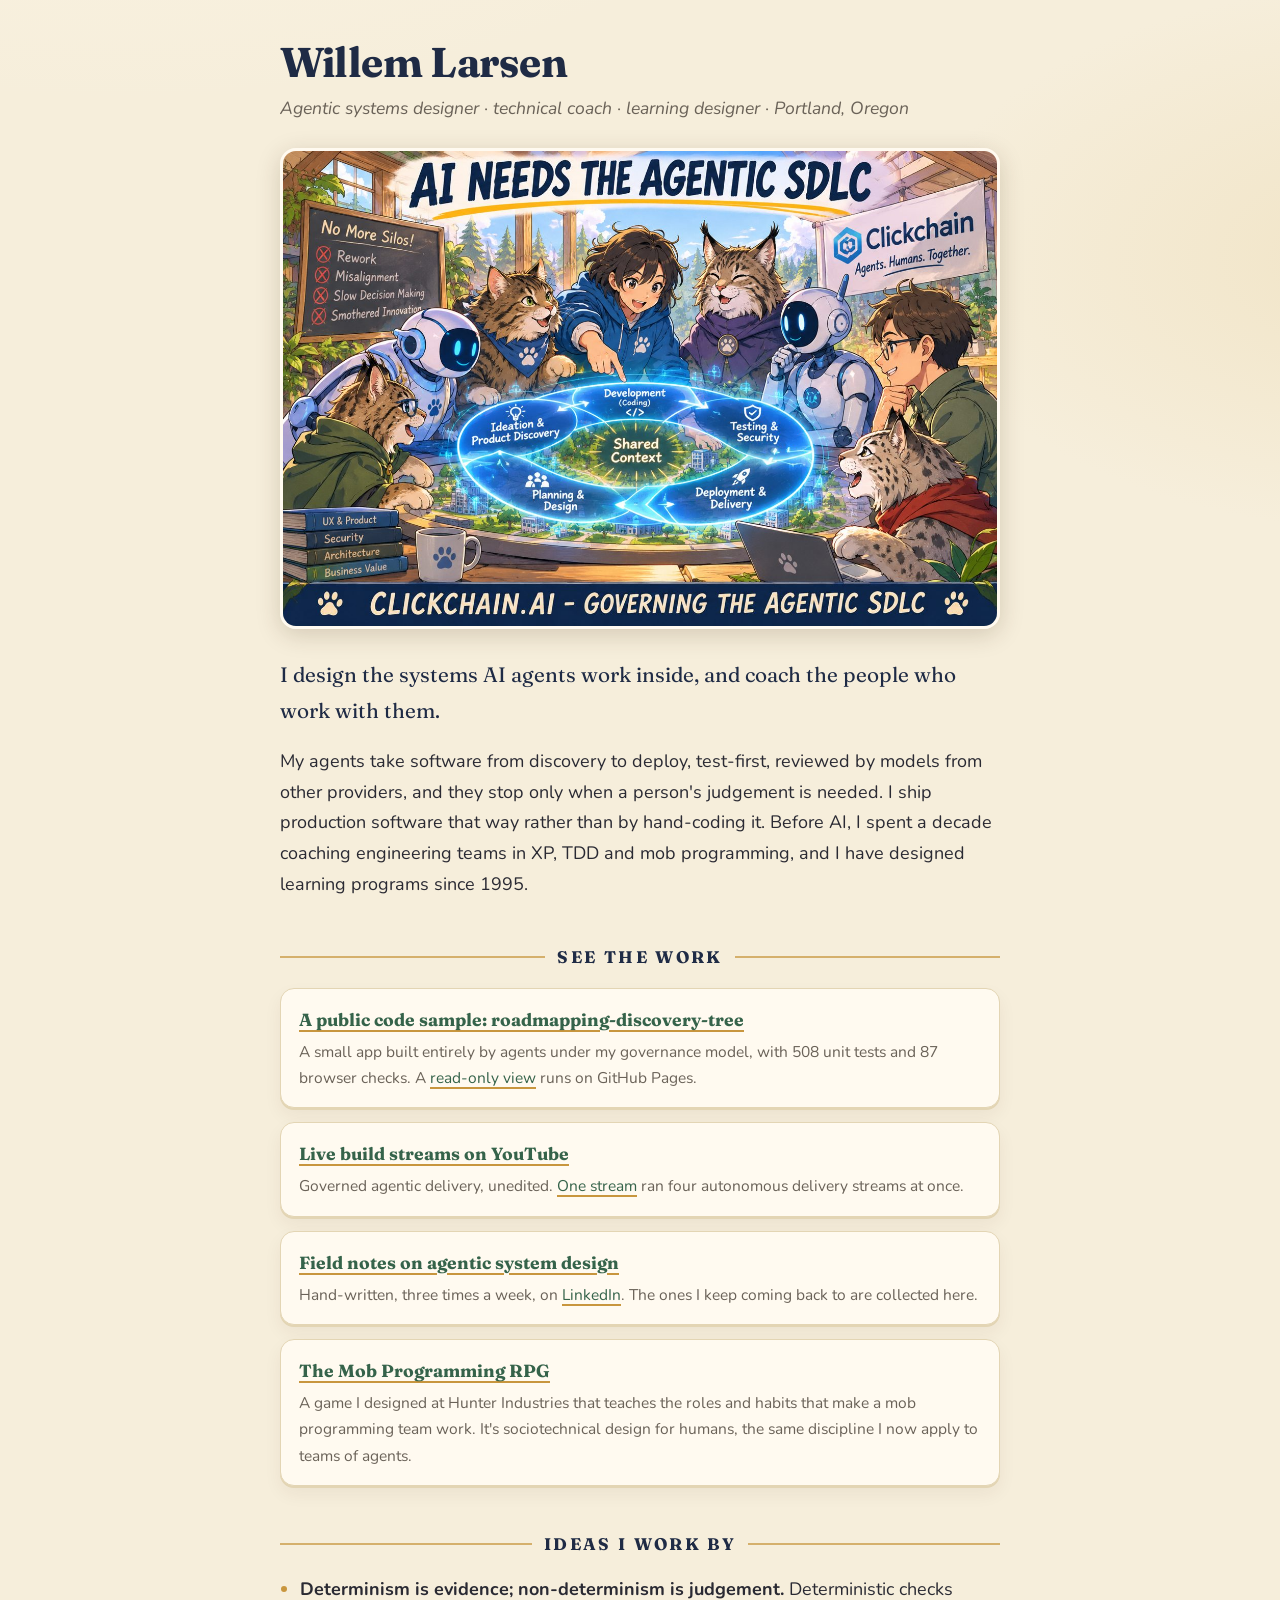
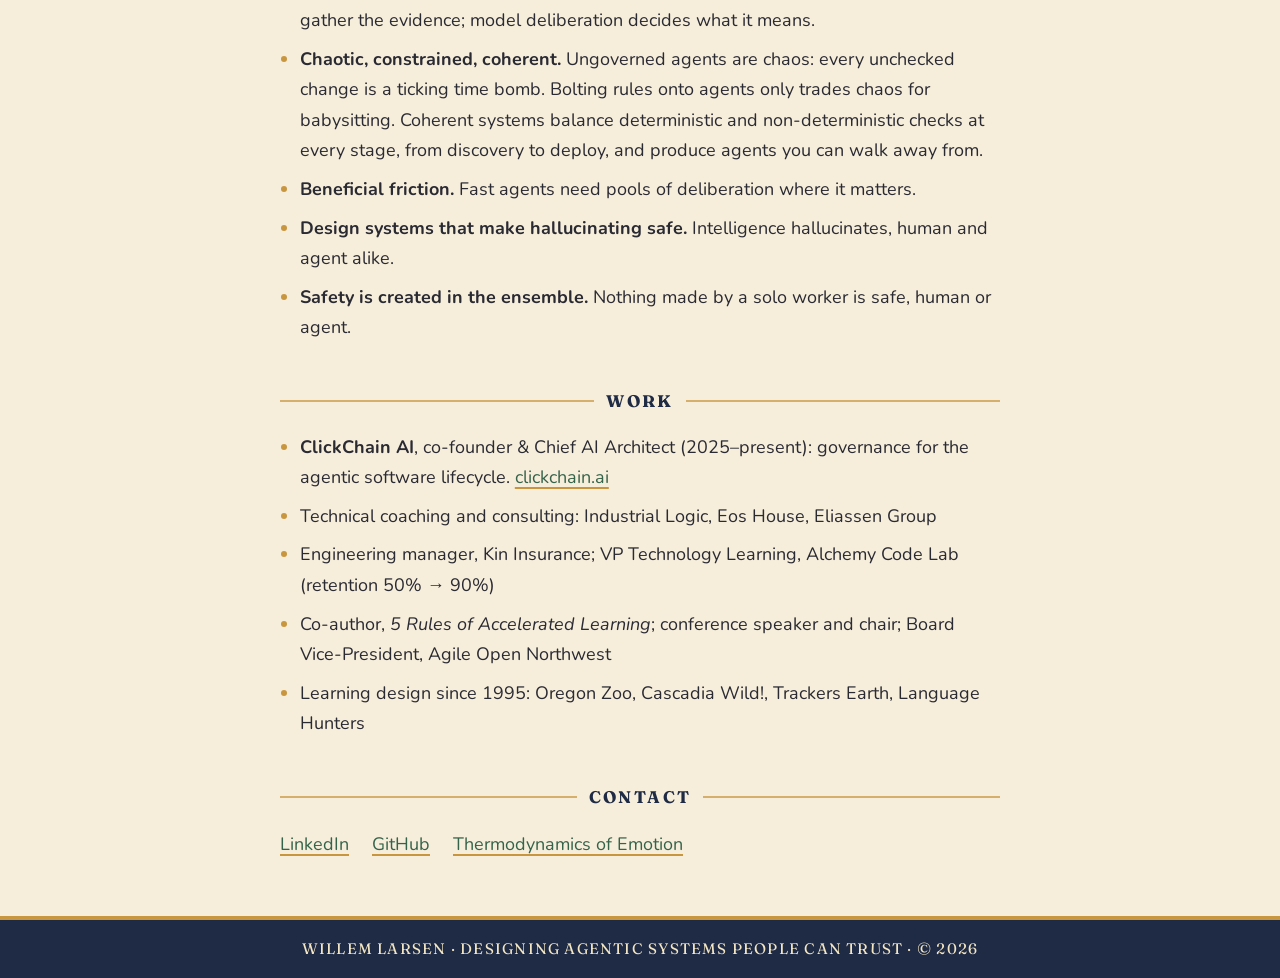
==== index.html @ e1403b1f "Sharpen the chaotic, constrained, coherent idea Co-Authored-By: Claude Opus 5.5 <noreply@anthropic.c" ====
<!doctype html>
<html lang="en">
<head>
<meta charset="utf-8">
<meta name="viewport" content="width=device-width, initial-scale=1">
<title>Willem Larsen — Agentic Systems Designer</title>
<meta name="description" content="Willem Larsen designs agentic delivery systems and coaches the teams who adopt them. Live demos, streams, field notes and talks.">
<link rel="preconnect" href="https://fonts.googleapis.com">
<link rel="preconnect" href="https://fonts.gstatic.com" crossorigin>
<link href="https://fonts.googleapis.com/css2?family=Fraunces:opsz,wght@9..144,500;9..144,700&family=Nunito:ital,wght@0,400;0,600;1,400&display=swap" rel="stylesheet">
<link rel="stylesheet" href="style.css">
</head>
<body>
<main>
  <h1>Willem Larsen</h1>
  <p class="role">Agentic systems designer · technical coach · learning designer · Portland, Oregon</p>

  <img class="hero" src="notes/img/agentic-sdlc.jpg" alt="Storybook illustration of people, robots and cats around one table sharing context through the whole delivery loop." width="1400" height="933">
  <p class="lede">I design the systems AI agents work inside, and coach the people who work with them.</p>
  <p>My agents take software from discovery to deploy, test-first, reviewed by models from other
  providers, and they stop only when a person's judgement is needed. I ship production software that
  way rather than by hand-coding it. Before AI, I spent a decade coaching engineering teams in XP, TDD
  and mob programming, and I have designed learning programs since 1995.</p>

  <h2>See the work</h2>
  <ul class="cards">
    <li><strong><a href="https://github.com/willemlarsen/roadmapping-discovery-tree">A public code sample: roadmapping-discovery-tree</a></strong>
      <span>A small app built entirely by agents under my governance model, with 508 unit tests and 87 browser checks. A <a href="https://willemlarsen.github.io/roadmapping-discovery-tree/strip/index.html">read-only view</a> runs on GitHub Pages.</span></li>
    <li><strong><a href="https://www.youtube.com/@clickchain-us">Live build streams on YouTube</a></strong>
      <span>Governed agentic delivery, unedited. <a href="https://youtube.com/live/9qAgYADnxU0">One stream</a> ran four autonomous delivery streams at once.</span></li>
    <li><strong><a href="notes/">Field notes on agentic system design</a></strong>
      <span>Hand-written, three times a week, on <a href="https://www.linkedin.com/in/willem-larsen-8a005514/recent-activity/all/">LinkedIn</a>. The ones I keep coming back to are collected here.</span></li>
    <li><strong><a href="https://github.com/willemlarsen/mobprogrammingrpg">The Mob Programming RPG</a></strong>
      <span>A game I designed at Hunter Industries that teaches the roles and habits that make a mob programming team work. It's sociotechnical design for humans, the same discipline I now apply to teams of agents.</span></li>
  </ul>

  <h2>Ideas I work by</h2>
  <ul class="plain">
    <li><strong>Determinism is evidence; non-determinism is judgement.</strong> Deterministic checks gather the evidence; model deliberation decides what it means.</li>
    <li><strong>Chaotic, constrained, coherent.</strong> Ungoverned agents are chaos: every unchecked change is a ticking time bomb. Bolting rules onto agents only trades chaos for babysitting. Coherent systems balance deterministic and non-deterministic checks at every stage, from discovery to deploy, and produce agents you can walk away from.</li>
    <li><strong>Beneficial friction.</strong> Fast agents need pools of deliberation where it matters.</li>
    <li><strong>Design systems that make hallucinating safe.</strong> Intelligence hallucinates, human and agent alike.</li>
    <li><strong>Safety is created in the ensemble.</strong> Nothing made by a solo worker is safe, human or agent.</li>
  </ul>

  <h2>Work</h2>
  <ul class="plain">
    <li><strong>ClickChain AI</strong>, co-founder &amp; Chief AI Architect (2025–present): governance for the agentic software lifecycle. <a href="https://clickchain.ai">clickchain.ai</a></li>
    <li>Technical coaching and consulting: Industrial Logic, Eos House, Eliassen Group</li>
    <li>Engineering manager, Kin Insurance; VP Technology Learning, Alchemy Code Lab (retention 50% → 90%)</li>
    <li>Co-author, <em>5 Rules of Accelerated Learning</em>; conference speaker and chair; Board Vice-President, Agile Open Northwest</li>
    <li>Learning design since 1995: Oregon Zoo, Cascadia Wild!, Trackers Earth, Language Hunters</li>
  </ul>

  <h2>Contact</h2>
  <p class="contact">
    <a href="https://www.linkedin.com/in/willem-larsen-8a005514/">LinkedIn</a>
    <a href="https://github.com/willemlarsen">GitHub</a>
    <a href="https://thermodynamicsofemotion.com">Thermodynamics of Emotion</a>
  </p>

</main>
<footer class="banner">Willem Larsen · Designing agentic systems people can trust · © 2026</footer>
</body>
</html>
---- style.css ----
/* Storybook style, matched to Willem's field-note illustrations:
   warm parchment, forest and navy ink, gold trim, soft rounded type. Light only. */
:root {
  --parchment: #f6eedb;
  --paper: #fffaf0;
  --ink: #2a2a33;
  --muted: #6a6258;
  --forest: #35634a;
  --navy: #1f2b45;
  --gold: #c8963e;
  --rust: #a4532d;
  --rule: #e3d5b4;
  color-scheme: light;
}
* { box-sizing: border-box; }
html { background: var(--parchment); }
body {
  margin: 0;
  background:
    radial-gradient(1200px 600px at 10% -10%, #fbf4e3 0%, transparent 60%),
    radial-gradient(900px 500px at 110% 10%, #f1e4c6 0%, transparent 55%),
    var(--parchment);
  color: var(--ink);
  font: 18px/1.7 "Nunito", "Avenir Next", "Segoe UI", sans-serif;
}
main { max-width: 760px; margin: 0 auto; padding: 40px 20px 0; }
a { color: var(--forest); text-decoration-color: var(--gold); text-decoration-thickness: 2px; text-underline-offset: 4px; }
a:hover { color: var(--rust); }

h1, h2, h3, .banner, nav { font-family: "Fraunces", Georgia, serif; }
h1 { font-size: 2.6rem; line-height: 1.1; margin: 0 0 8px; color: var(--navy); font-weight: 700; letter-spacing: -0.01em; }
h2 {
  font-size: 1.05rem; letter-spacing: 0.14em; text-transform: uppercase; color: var(--navy);
  margin: 44px 0 16px; display: flex; align-items: center; gap: 12px;
}
h2::before, h2::after { content: ""; height: 2px; background: var(--gold); flex: 1; opacity: 0.7; }
article h2, .note h2 { text-transform: none; letter-spacing: 0; font-size: 1.3rem; display: block; margin: 30px 0 6px; }
article h2::before, article h2::after, .note h2::before, .note h2::after { display: none; }

.role { color: var(--muted); font-size: 1.1rem; margin: 0 0 24px; font-style: italic; }
.lede { font-size: 1.3rem; font-family: "Fraunces", Georgia, serif; color: var(--navy); margin: 0 0 16px; }

.hero { display: block; width: 100%; height: auto; border-radius: 16px; border: 3px solid var(--paper);
        box-shadow: 0 6px 24px rgba(60, 40, 10, 0.18); margin: 8px 0 28px; }

ul.cards, ul.notes { list-style: none; padding: 0; margin: 0; display: grid; gap: 14px; }
ul.cards li, ul.notes li {
  background: var(--paper); border: 1px solid var(--rule); border-radius: 14px; padding: 16px 18px;
  box-shadow: 0 2px 0 var(--rule), 0 8px 18px rgba(60, 40, 10, 0.06);
}
ul.cards strong, ul.notes strong { display: block; margin-bottom: 4px; font-family: "Fraunces", Georgia, serif; font-size: 1.1rem; }
ul.cards span, ul.notes span { color: var(--muted); font-size: 0.97rem; display: block; }
ul.notes li { display: grid; grid-template-columns: 96px 1fr; gap: 14px; align-items: center; }
ul.notes img { width: 96px; height: 96px; object-fit: cover; border-radius: 10px; border: 2px solid var(--paper);
               box-shadow: 0 2px 8px rgba(60, 40, 10, 0.15); margin: 0; }
ul.plain { padding-left: 1.1em; margin: 0; }
ul.plain li { margin-bottom: 8px; }
ul.plain li::marker { color: var(--gold); }

nav { font-size: 1rem; margin-bottom: 26px; }
.date { color: var(--muted); margin: 0 0 22px; font-style: italic; }
.note img.art { width: 100%; height: auto; border-radius: 16px; border: 3px solid var(--paper);
                box-shadow: 0 6px 24px rgba(60, 40, 10, 0.18); margin: 0 0 26px; }
.note p { margin: 0 0 16px; }
.note ol li::marker { color: var(--gold); font-weight: 700; }
.about { color: var(--muted); font-size: 0.95rem; border-top: 2px dotted var(--gold); margin-top: 40px; padding-top: 18px; }
.contact a { margin-right: 18px; white-space: nowrap; }

footer.banner {
  margin-top: 56px; background: var(--navy); color: #f3e6c4; text-align: center;
  padding: 16px 20px; font-size: 0.95rem; letter-spacing: 0.08em; text-transform: uppercase;
  border-top: 4px solid var(--gold);
}
footer.banner a { color: #f3e6c4; }

@media (max-width: 520px) {
  h1 { font-size: 2.1rem; }
  ul.notes li { grid-template-columns: 64px 1fr; }
  ul.notes img { width: 64px; height: 64px; }
}
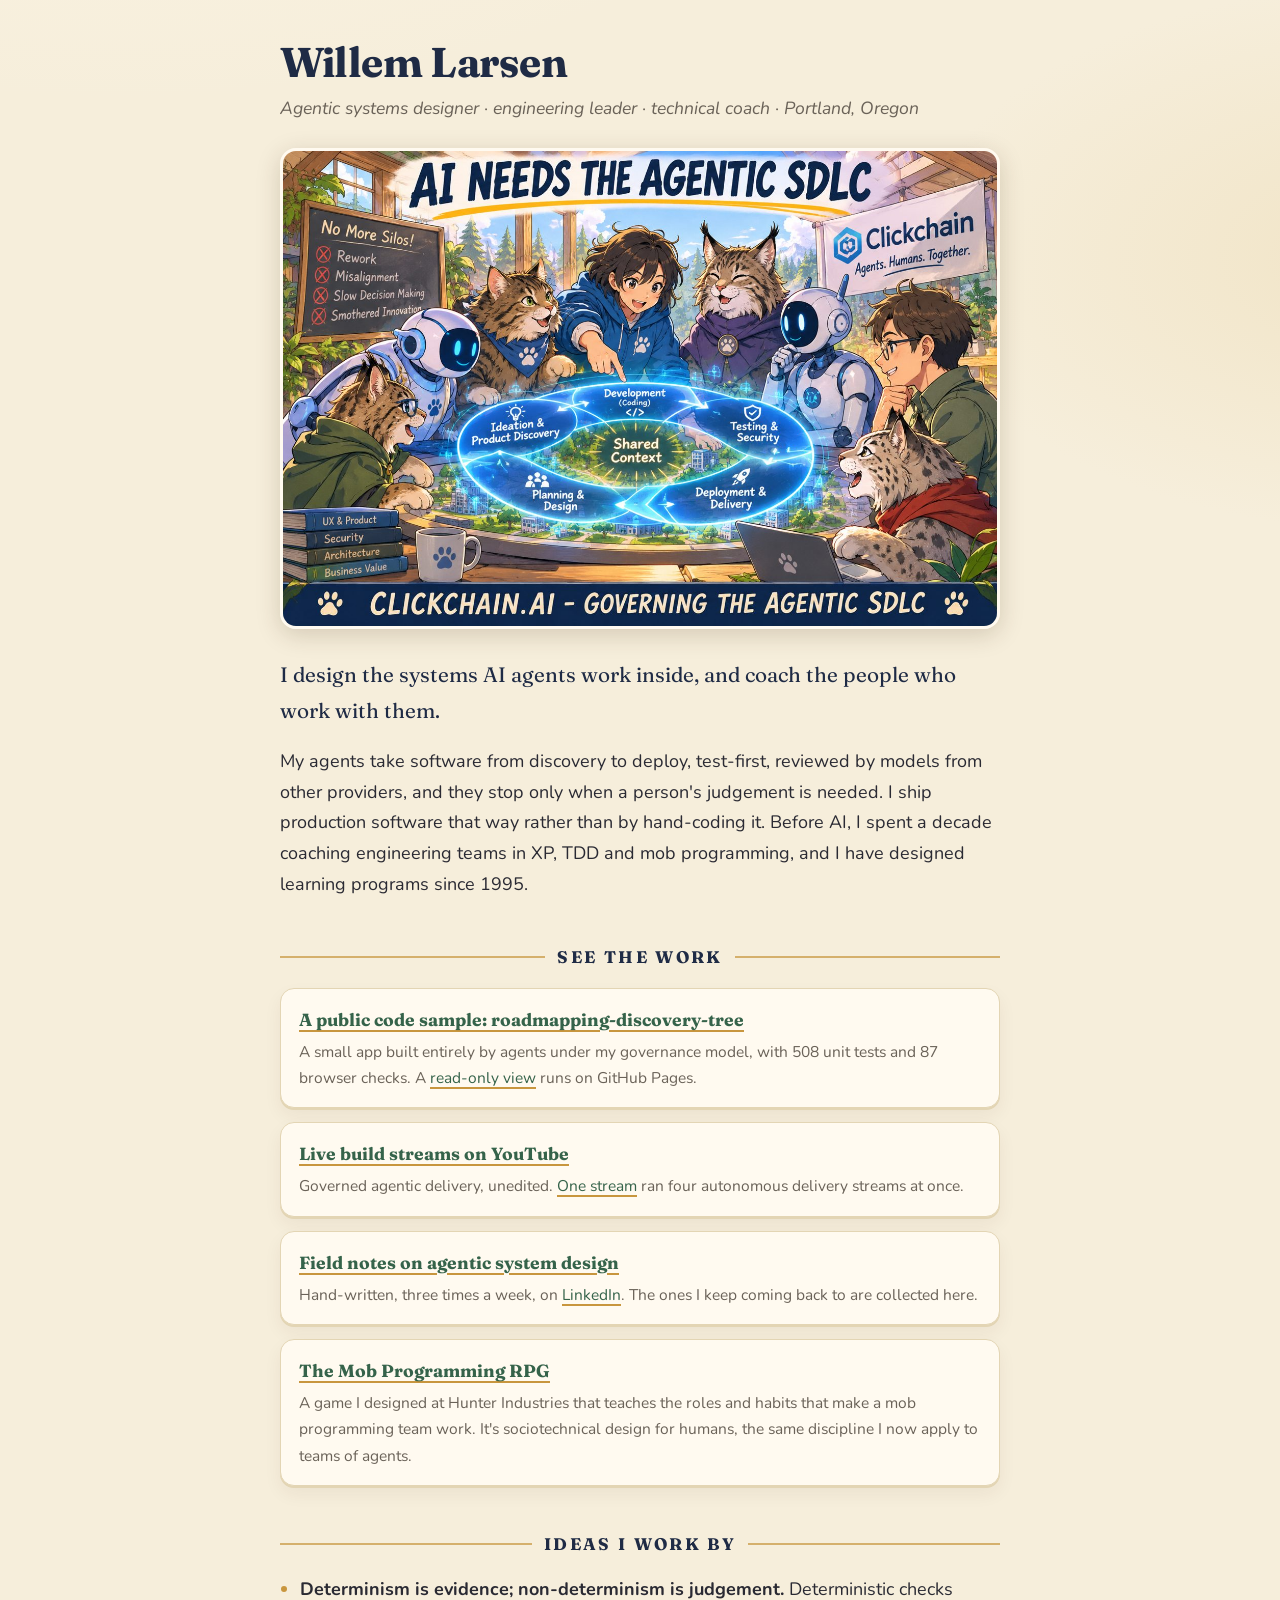
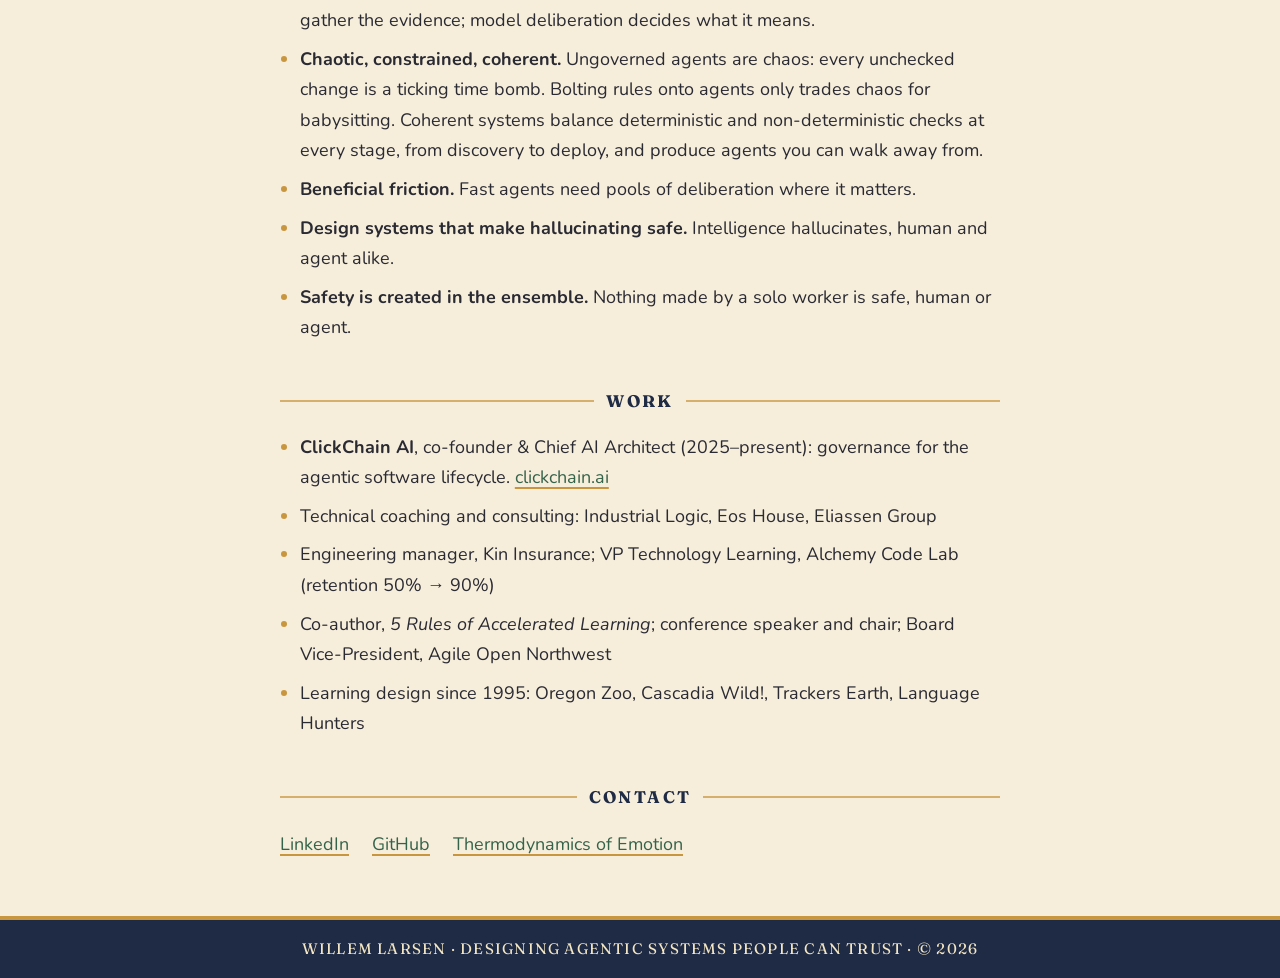
==== commit 5d51cf48: "Headline: engineering leader in place of learning designer Co-Authored-By: Claude Opus 5.5 <noreply@" ====
--- a/index.html
+++ b/index.html
@@ -13,7 +13,7 @@
 <body>
 <main>
   <h1>Willem Larsen</h1>
-  <p class="role">Agentic systems designer · technical coach · learning designer · Portland, Oregon</p>
+  <p class="role">Agentic systems designer · engineering leader · technical coach · Portland, Oregon</p>
 
   <img class="hero" src="notes/img/agentic-sdlc.jpg" alt="Storybook illustration of people, robots and cats around one table sharing context through the whole delivery loop." width="1400" height="933">
   <p class="lede">I design the systems AI agents work inside, and coach the people who work with them.</p>
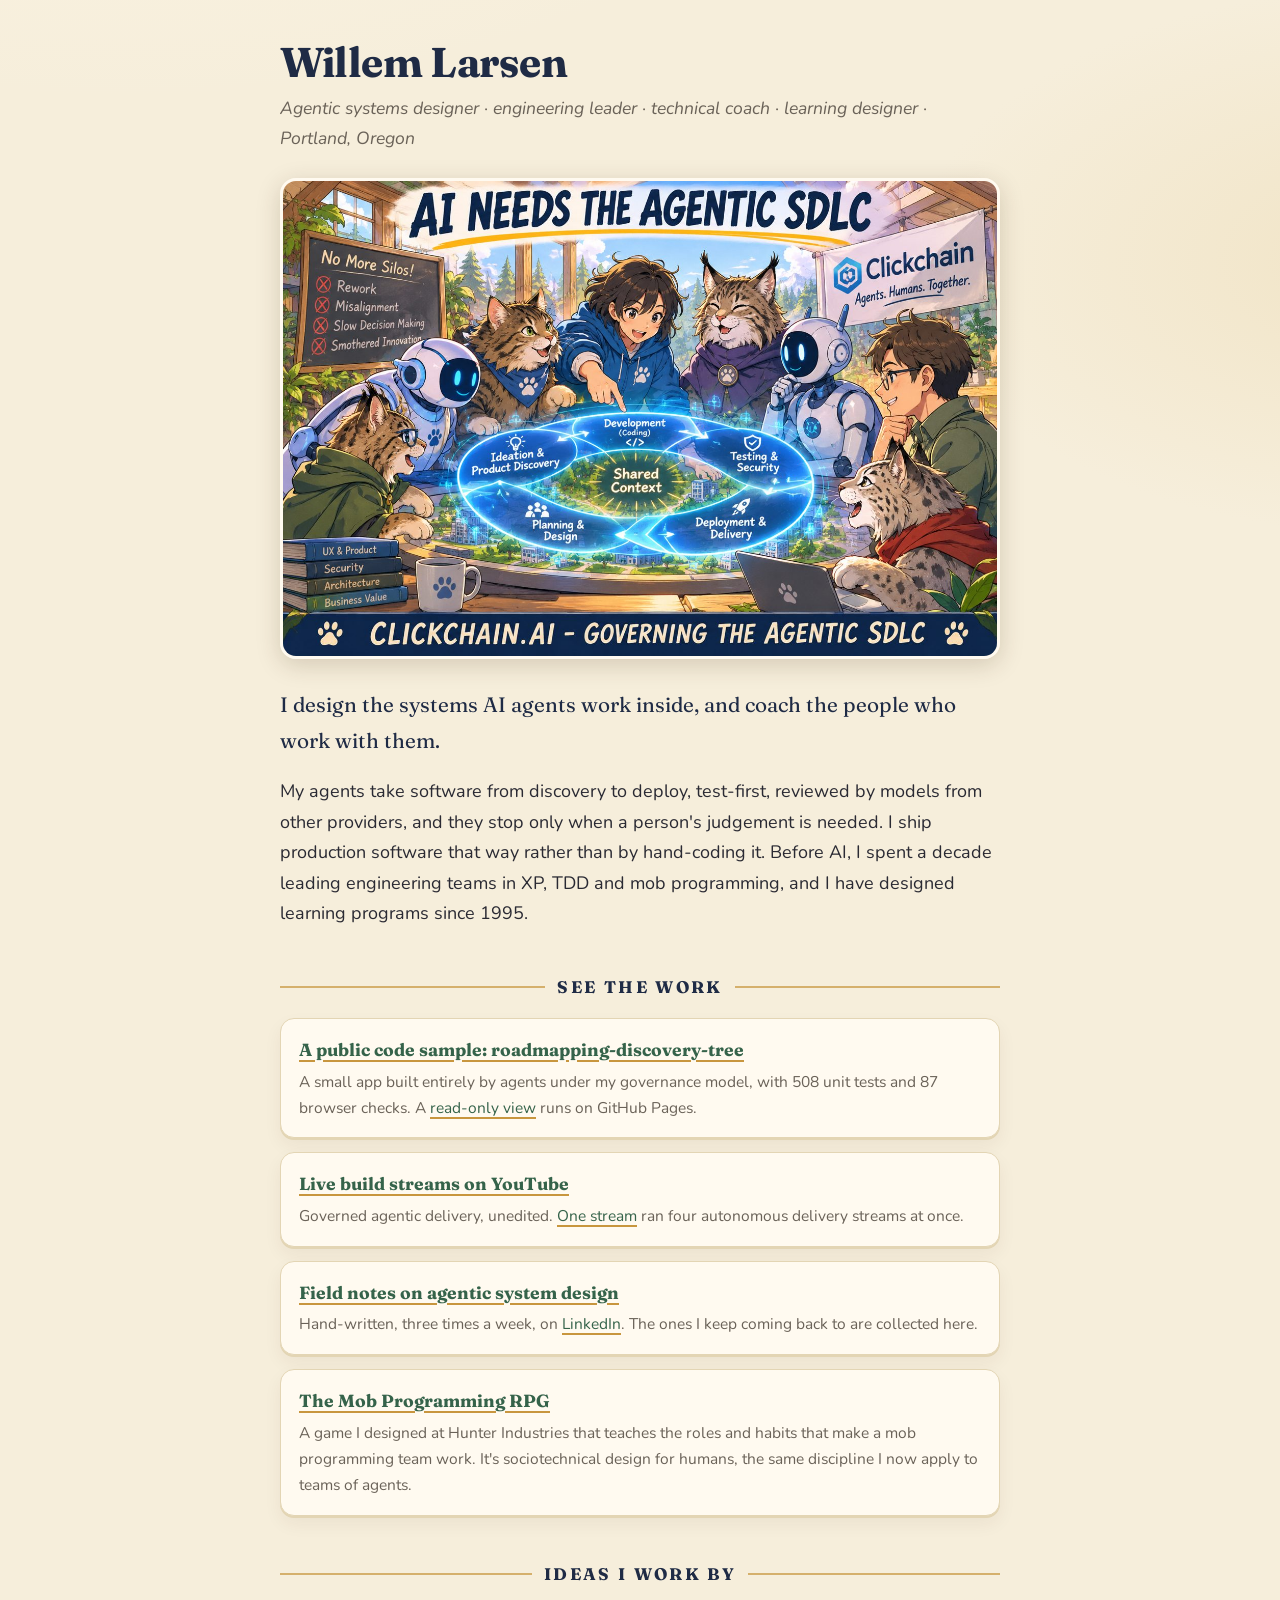
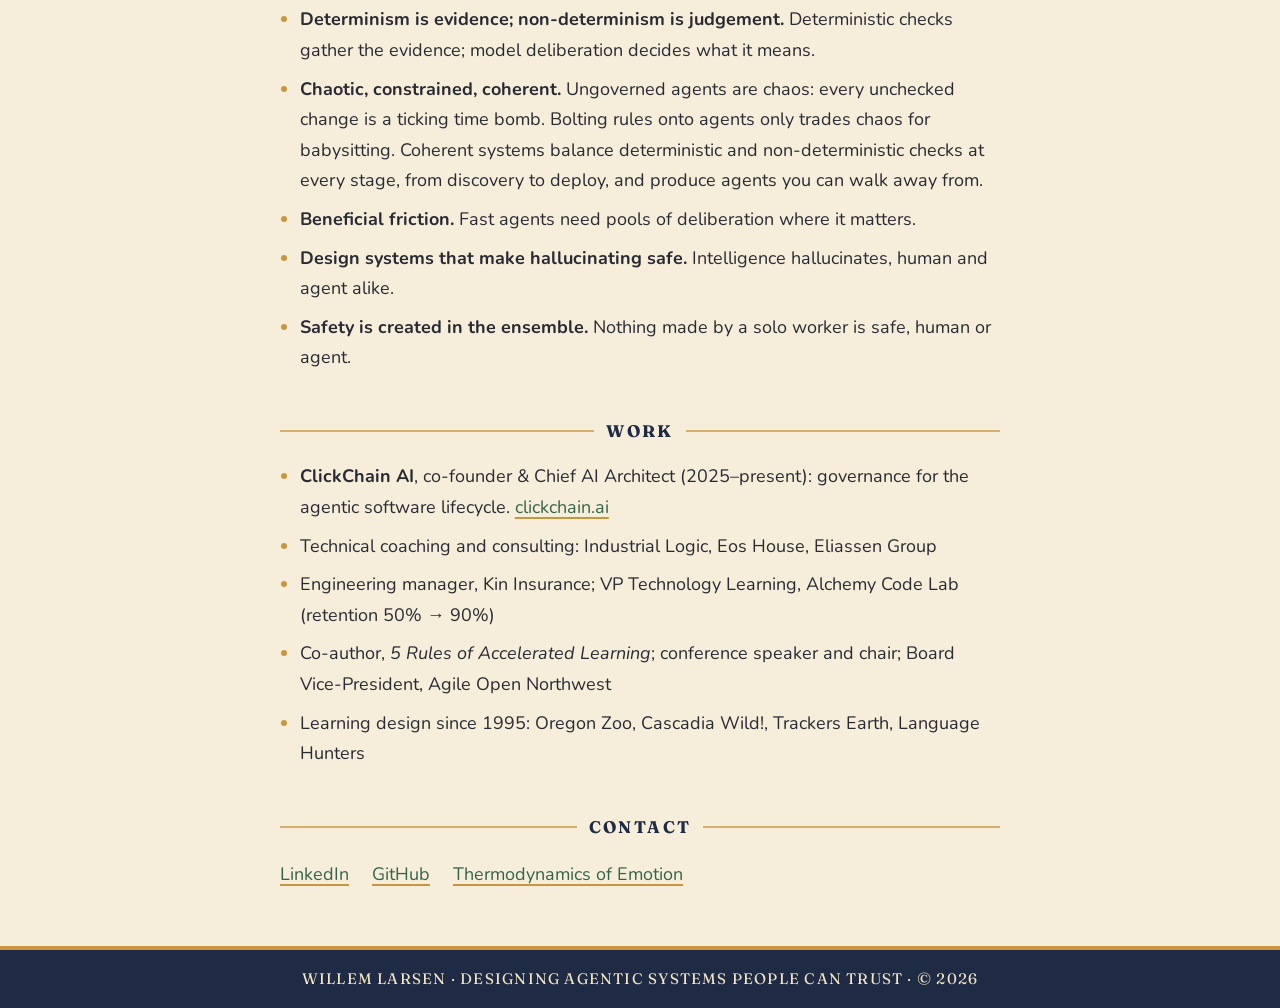
==== commit 8f4c9523: "Headline keeps learning designer; intro says leading teams Co-Authored-By: Claude Opus 5.5 <noreply@" ====
--- a/index.html
+++ b/index.html
@@ -13,13 +13,13 @@
 <body>
 <main>
   <h1>Willem Larsen</h1>
-  <p class="role">Agentic systems designer · engineering leader · technical coach · Portland, Oregon</p>
+  <p class="role">Agentic systems designer · engineering leader · technical coach · learning designer · Portland, Oregon</p>
 
   <img class="hero" src="notes/img/agentic-sdlc.jpg" alt="Storybook illustration of people, robots and cats around one table sharing context through the whole delivery loop." width="1400" height="933">
   <p class="lede">I design the systems AI agents work inside, and coach the people who work with them.</p>
   <p>My agents take software from discovery to deploy, test-first, reviewed by models from other
   providers, and they stop only when a person's judgement is needed. I ship production software that
-  way rather than by hand-coding it. Before AI, I spent a decade coaching engineering teams in XP, TDD
+  way rather than by hand-coding it. Before AI, I spent a decade leading engineering teams in XP, TDD
   and mob programming, and I have designed learning programs since 1995.</p>
 
   <h2>See the work</h2>
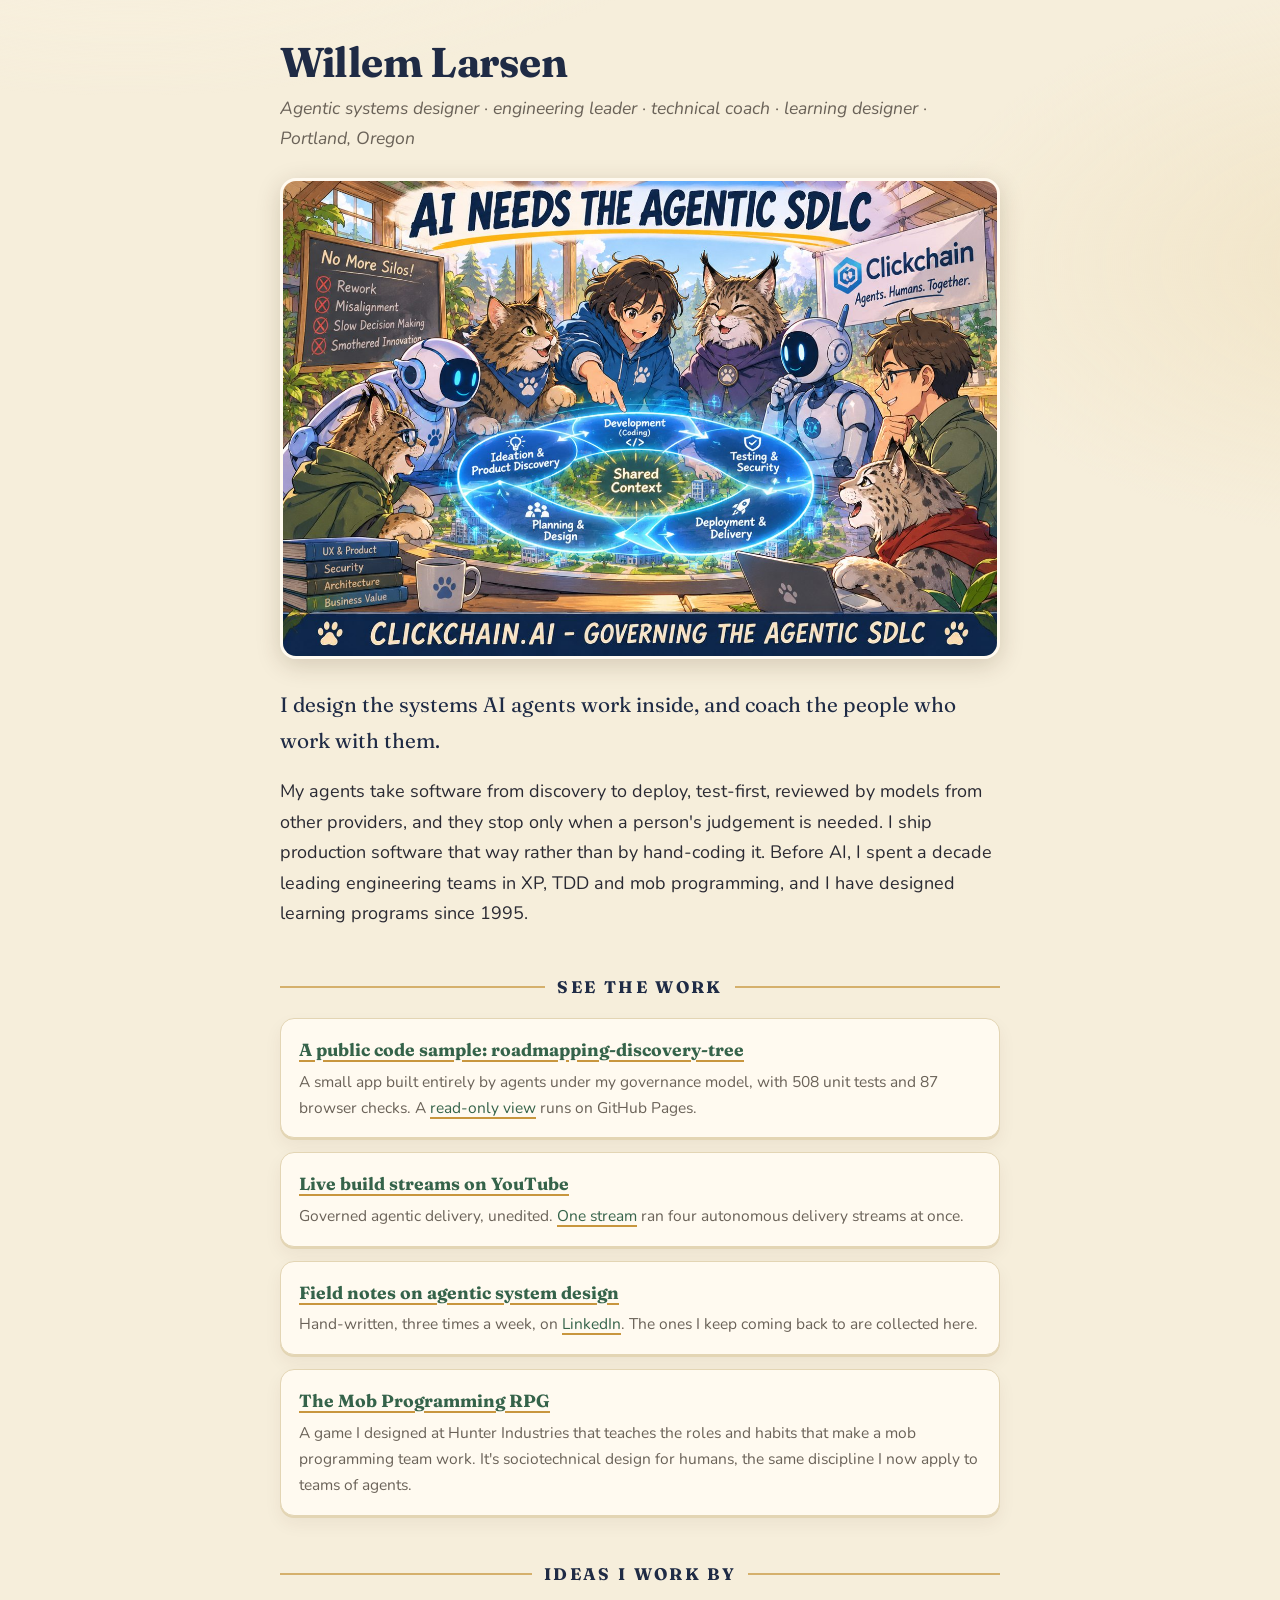
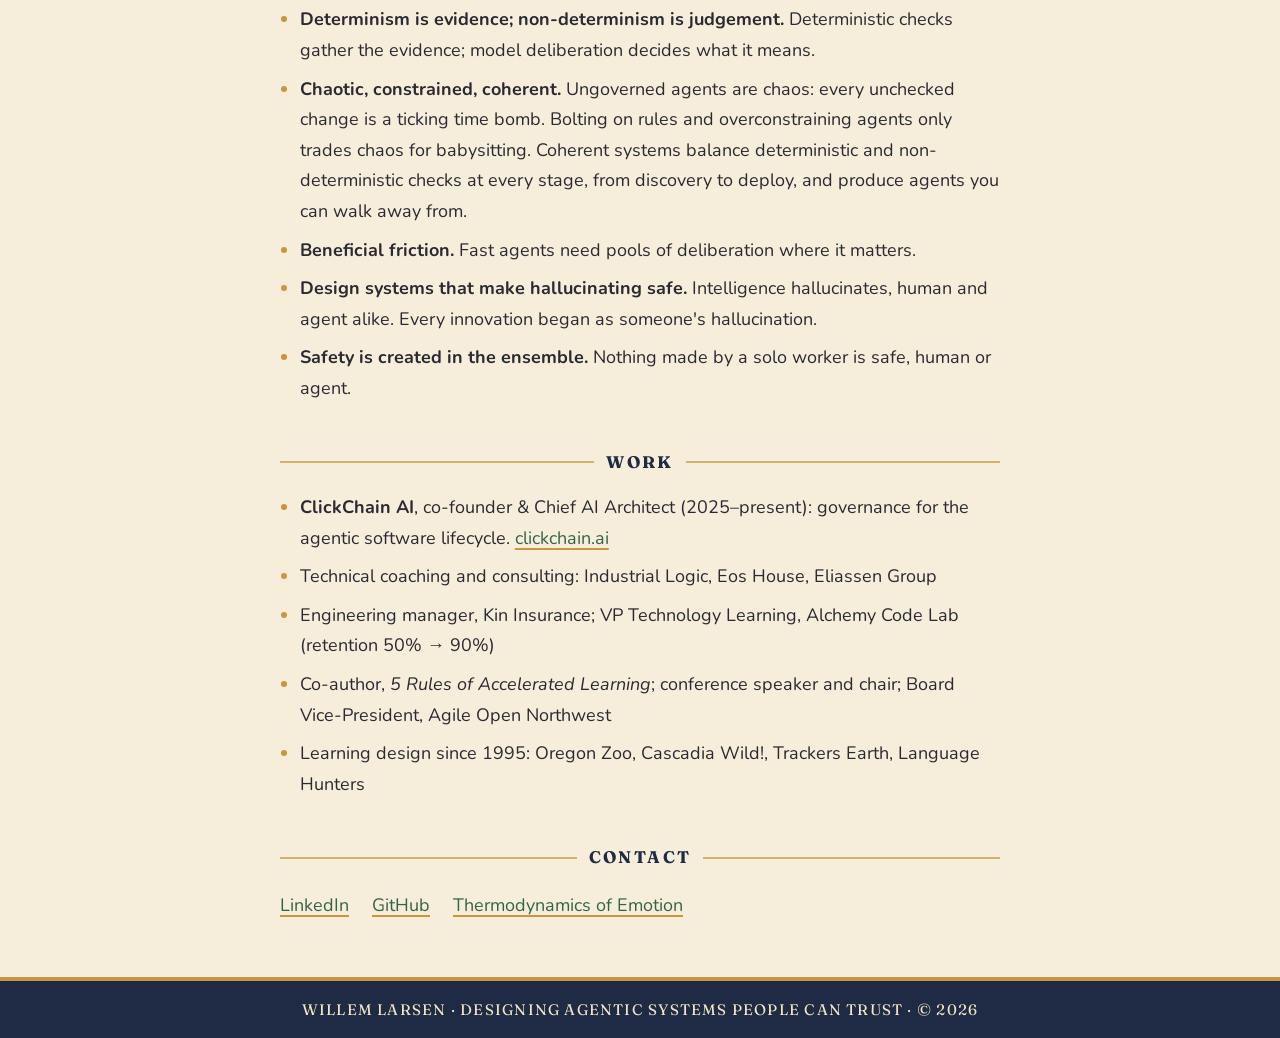
==== commit c43744da: "Ideas: name overconstraining; hallucination as the seed of innovation Co-Authored-By: Claude Opus 5." ====
--- a/index.html
+++ b/index.html
@@ -37,9 +37,9 @@
   <h2>Ideas I work by</h2>
   <ul class="plain">
     <li><strong>Determinism is evidence; non-determinism is judgement.</strong> Deterministic checks gather the evidence; model deliberation decides what it means.</li>
-    <li><strong>Chaotic, constrained, coherent.</strong> Ungoverned agents are chaos: every unchecked change is a ticking time bomb. Bolting rules onto agents only trades chaos for babysitting. Coherent systems balance deterministic and non-deterministic checks at every stage, from discovery to deploy, and produce agents you can walk away from.</li>
+    <li><strong>Chaotic, constrained, coherent.</strong> Ungoverned agents are chaos: every unchecked change is a ticking time bomb. Bolting on rules and overconstraining agents only trades chaos for babysitting. Coherent systems balance deterministic and non-deterministic checks at every stage, from discovery to deploy, and produce agents you can walk away from.</li>
     <li><strong>Beneficial friction.</strong> Fast agents need pools of deliberation where it matters.</li>
-    <li><strong>Design systems that make hallucinating safe.</strong> Intelligence hallucinates, human and agent alike.</li>
+    <li><strong>Design systems that make hallucinating safe.</strong> Intelligence hallucinates, human and agent alike. Every innovation began as someone's hallucination.</li>
     <li><strong>Safety is created in the ensemble.</strong> Nothing made by a solo worker is safe, human or agent.</li>
   </ul>
 
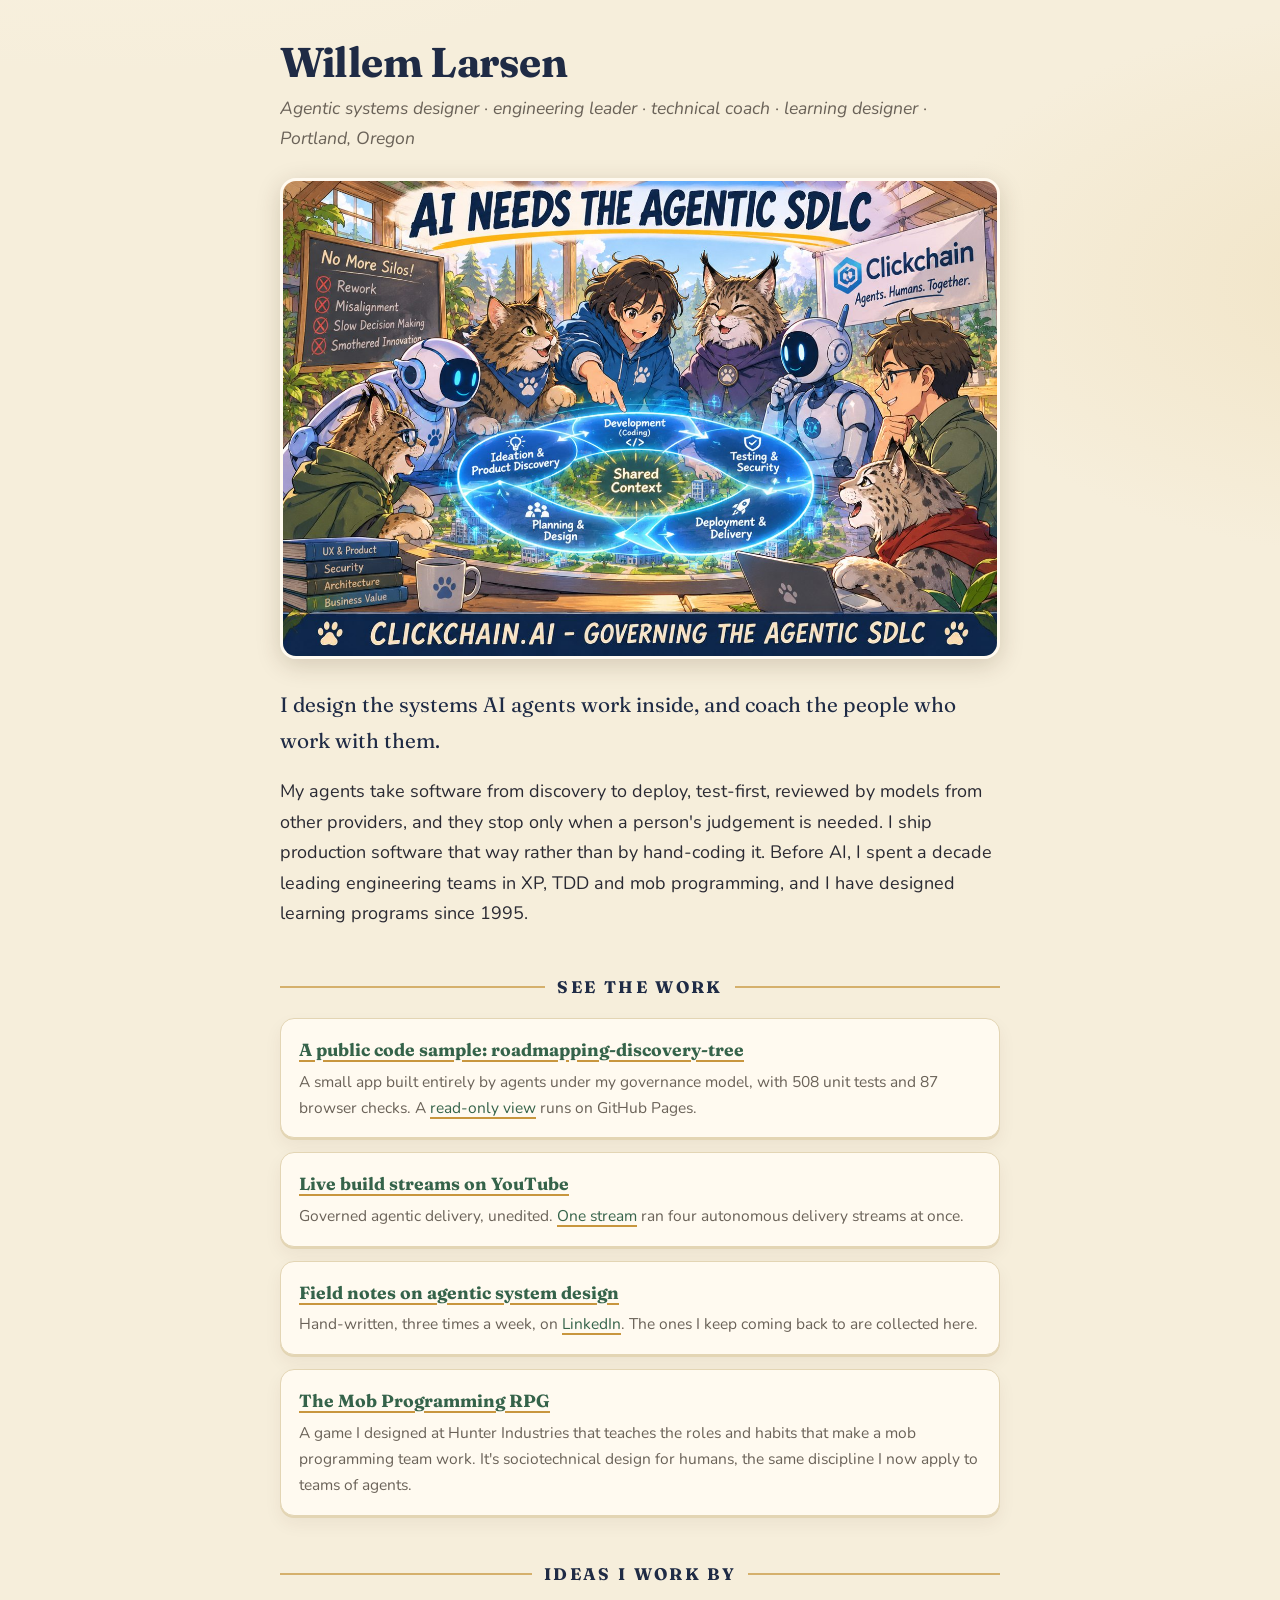
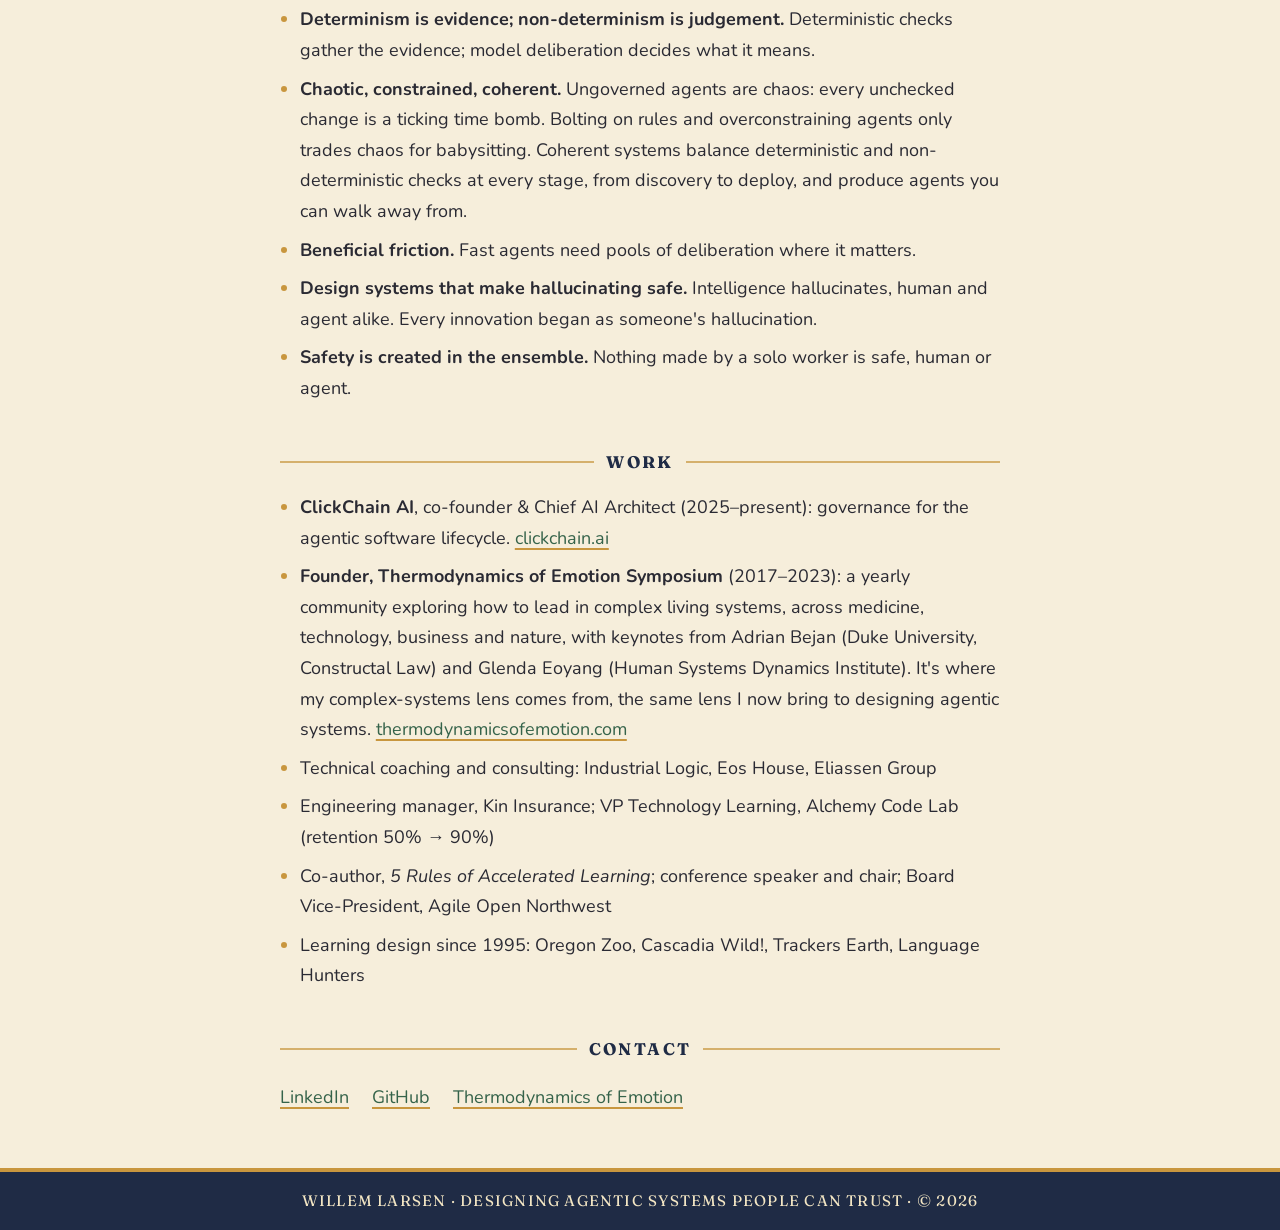
==== commit 14dbbd0f: "Work: founder of the Thermodynamics of Emotion Symposium Co-Authored-By: Claude Opus 5.5 <noreply@an" ====
--- a/index.html
+++ b/index.html
@@ -46,6 +46,7 @@
   <h2>Work</h2>
   <ul class="plain">
     <li><strong>ClickChain AI</strong>, co-founder &amp; Chief AI Architect (2025–present): governance for the agentic software lifecycle. <a href="https://clickchain.ai">clickchain.ai</a></li>
+    <li><strong>Founder, Thermodynamics of Emotion Symposium</strong> (2017–2023): a yearly community exploring how to lead in complex living systems, across medicine, technology, business and nature, with keynotes from Adrian Bejan (Duke University, Constructal Law) and Glenda Eoyang (Human Systems Dynamics Institute). It's where my complex-systems lens comes from, the same lens I now bring to designing agentic systems. <a href="https://thermodynamicsofemotion.com">thermodynamicsofemotion.com</a></li>
     <li>Technical coaching and consulting: Industrial Logic, Eos House, Eliassen Group</li>
     <li>Engineering manager, Kin Insurance; VP Technology Learning, Alchemy Code Lab (retention 50% → 90%)</li>
     <li>Co-author, <em>5 Rules of Accelerated Learning</em>; conference speaker and chair; Board Vice-President, Agile Open Northwest</li>
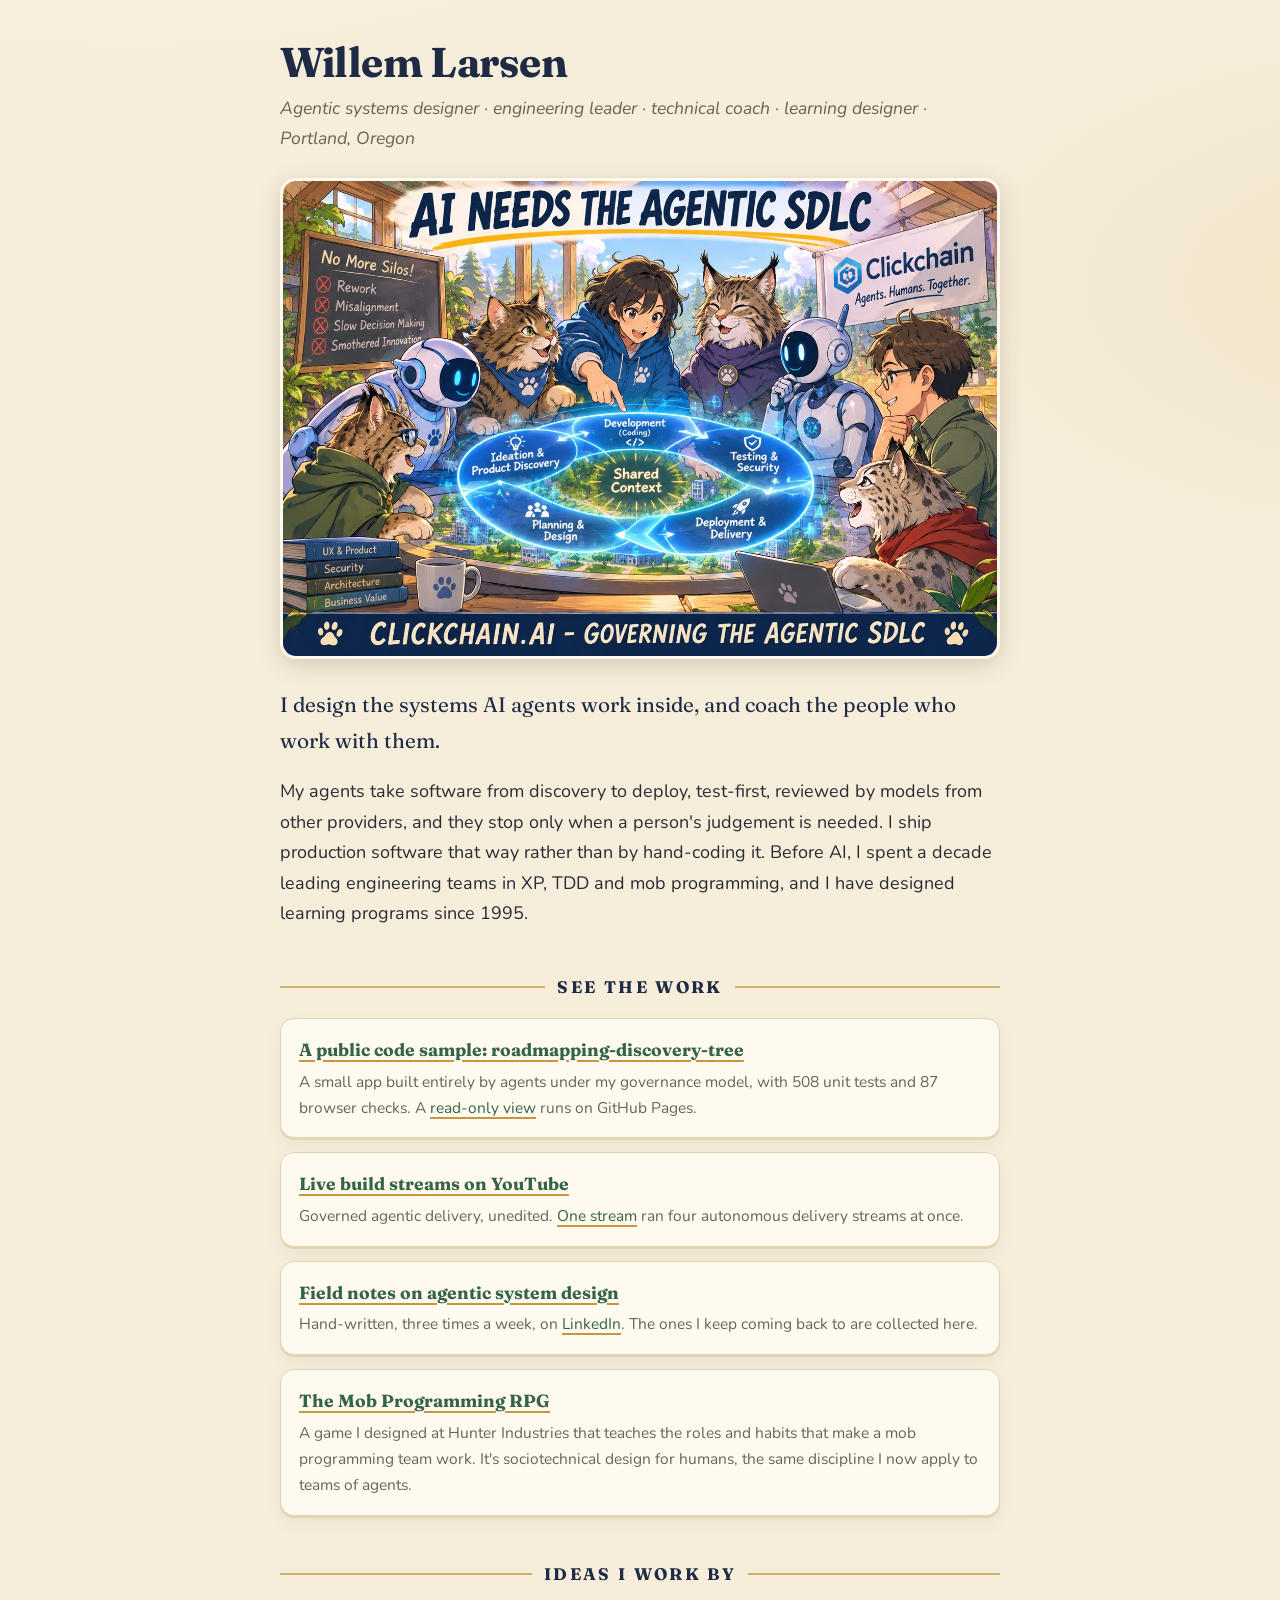
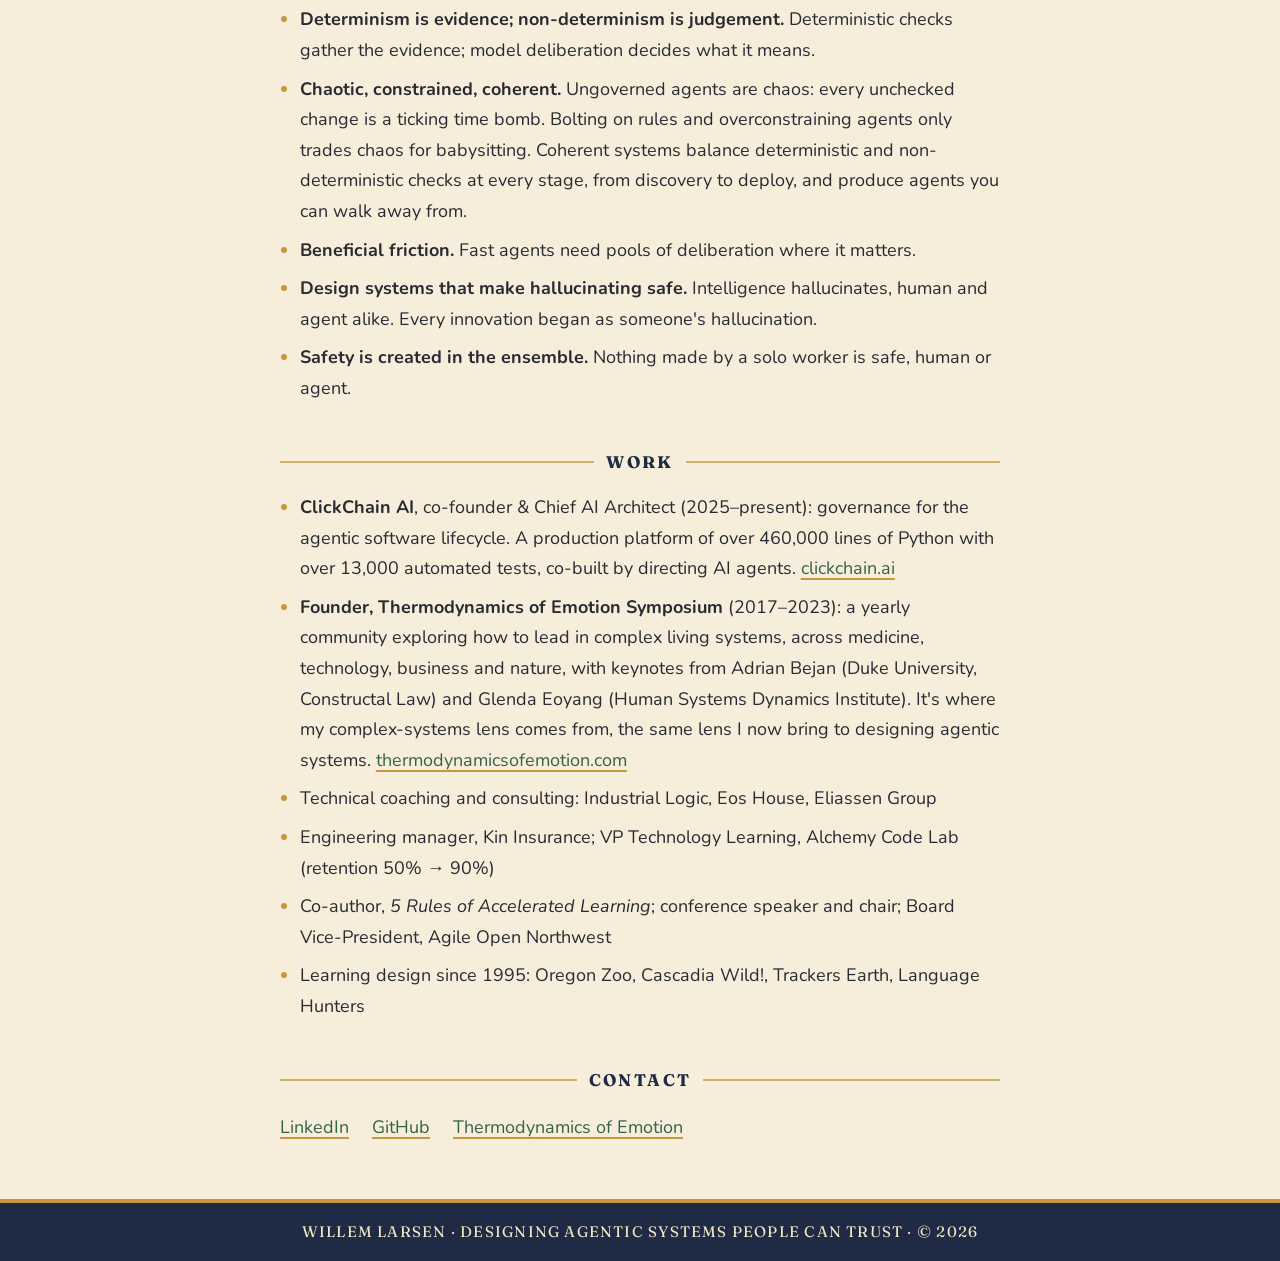
==== commit 7c695a65: "Work: ClickChain size and test count Co-Authored-By: Claude Opus 5.5 <noreply@anthropic.com>" ====
--- a/index.html
+++ b/index.html
@@ -45,7 +45,7 @@
 
   <h2>Work</h2>
   <ul class="plain">
-    <li><strong>ClickChain AI</strong>, co-founder &amp; Chief AI Architect (2025–present): governance for the agentic software lifecycle. <a href="https://clickchain.ai">clickchain.ai</a></li>
+    <li><strong>ClickChain AI</strong>, co-founder &amp; Chief AI Architect (2025–present): governance for the agentic software lifecycle. A production platform of over 460,000 lines of Python with over 13,000 automated tests, co-built by directing AI agents. <a href="https://clickchain.ai">clickchain.ai</a></li>
     <li><strong>Founder, Thermodynamics of Emotion Symposium</strong> (2017–2023): a yearly community exploring how to lead in complex living systems, across medicine, technology, business and nature, with keynotes from Adrian Bejan (Duke University, Constructal Law) and Glenda Eoyang (Human Systems Dynamics Institute). It's where my complex-systems lens comes from, the same lens I now bring to designing agentic systems. <a href="https://thermodynamicsofemotion.com">thermodynamicsofemotion.com</a></li>
     <li>Technical coaching and consulting: Industrial Logic, Eos House, Eliassen Group</li>
     <li>Engineering manager, Kin Insurance; VP Technology Learning, Alchemy Code Lab (retention 50% → 90%)</li>
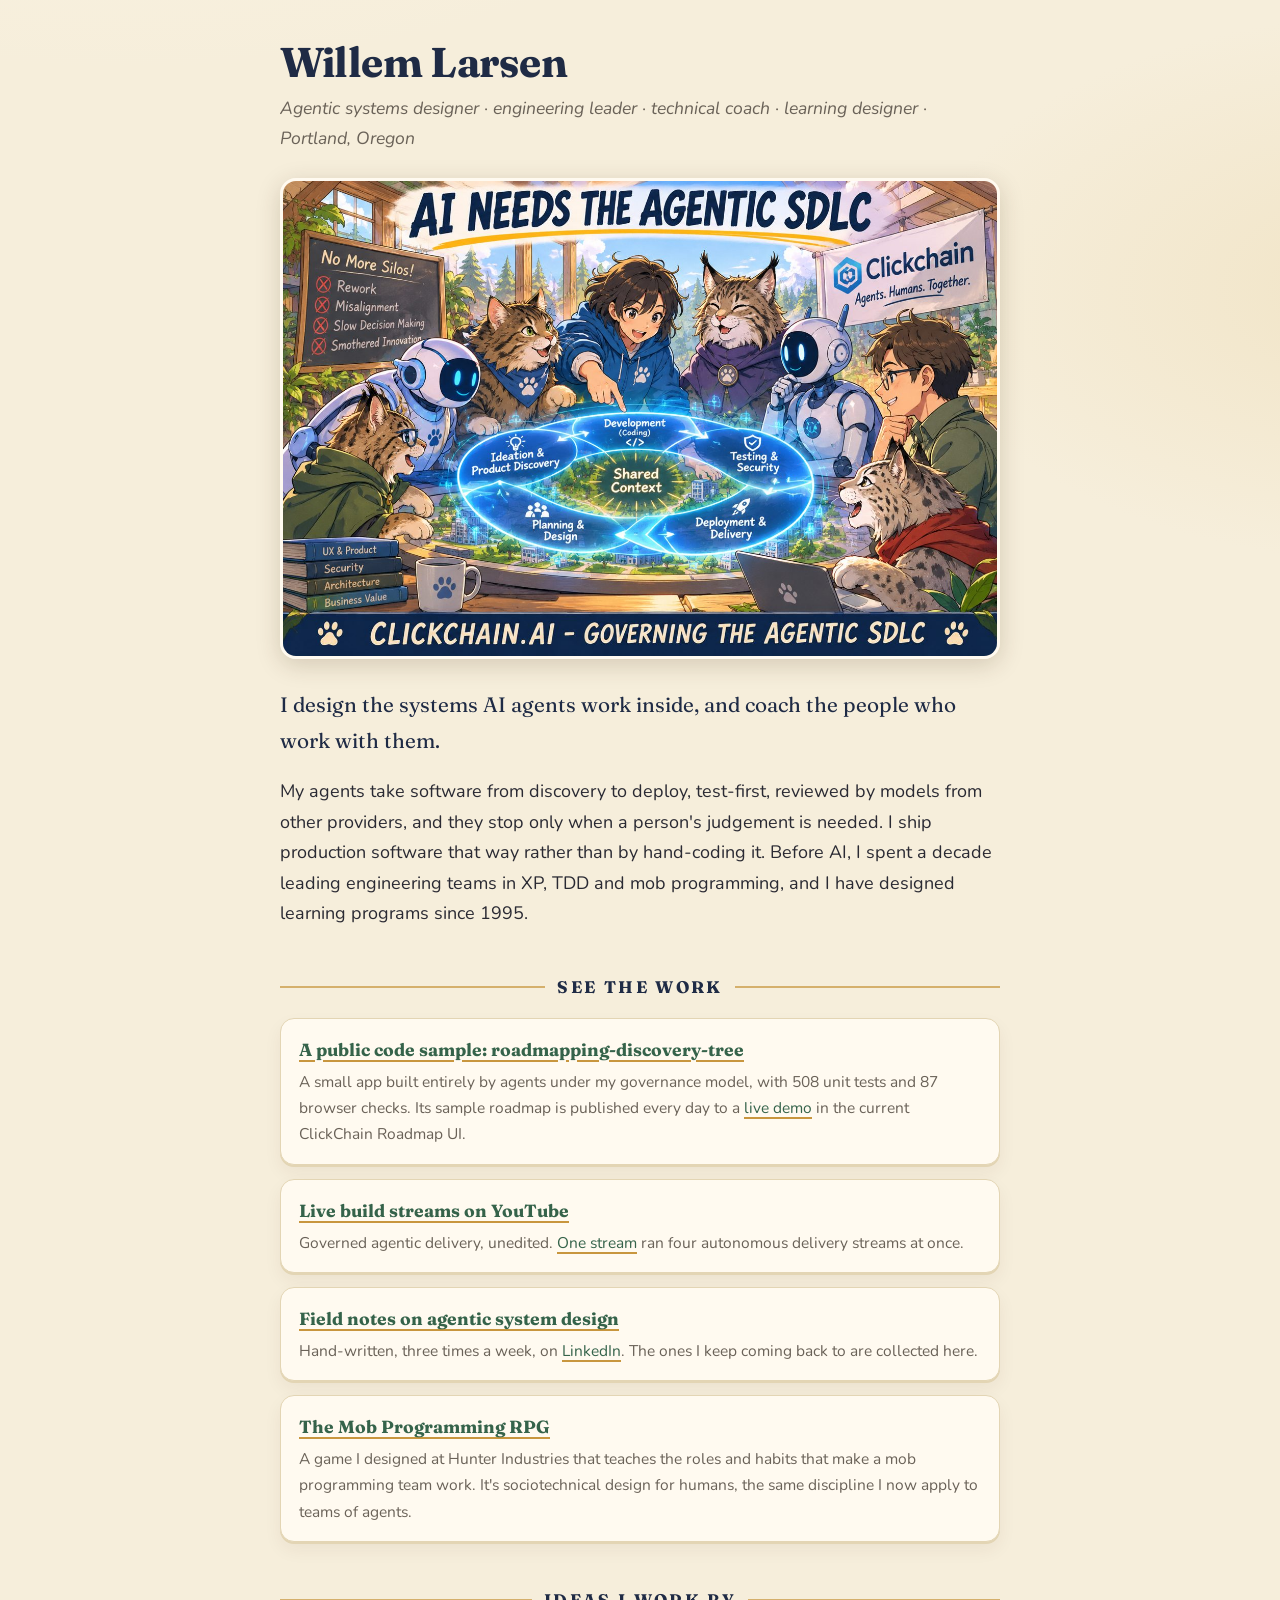
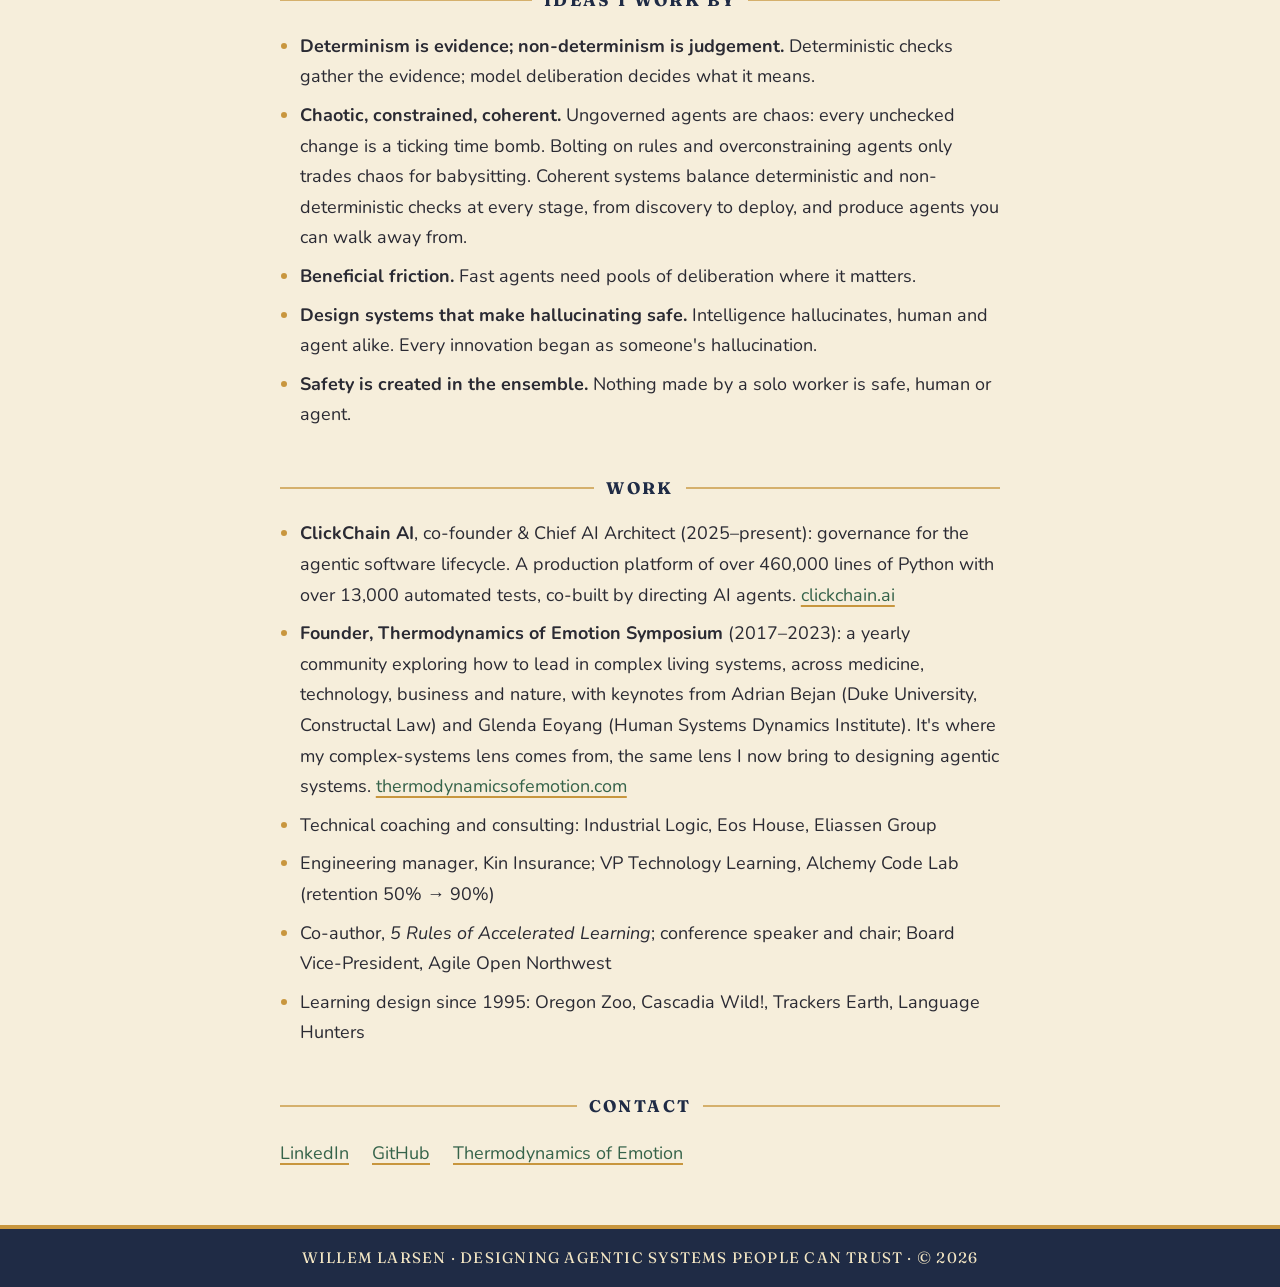
==== commit f7d1bc61: "Home: the code sample card links to the live demo of the current Roadmap UI Co-Authored-By: Claude O" ====
--- a/index.html
+++ b/index.html
@@ -25,7 +25,7 @@
   <h2>See the work</h2>
   <ul class="cards">
     <li><strong><a href="https://github.com/willemlarsen/roadmapping-discovery-tree">A public code sample: roadmapping-discovery-tree</a></strong>
-      <span>A small app built entirely by agents under my governance model, with 508 unit tests and 87 browser checks. A <a href="https://willemlarsen.github.io/roadmapping-discovery-tree/strip/index.html">read-only view</a> runs on GitHub Pages.</span></li>
+      <span>A small app built entirely by agents under my governance model, with 508 unit tests and 87 browser checks. Its sample roadmap is published every day to a <a href="https://clickchain.ai/share/5hXr_CUIuDq8DjYQFQJf1Z4radCu_n49r5jwnyHWX0A">live demo</a> in the current ClickChain Roadmap UI.</span></li>
     <li><strong><a href="https://www.youtube.com/@clickchain-us">Live build streams on YouTube</a></strong>
       <span>Governed agentic delivery, unedited. <a href="https://youtube.com/live/9qAgYADnxU0">One stream</a> ran four autonomous delivery streams at once.</span></li>
     <li><strong><a href="notes/">Field notes on agentic system design</a></strong>
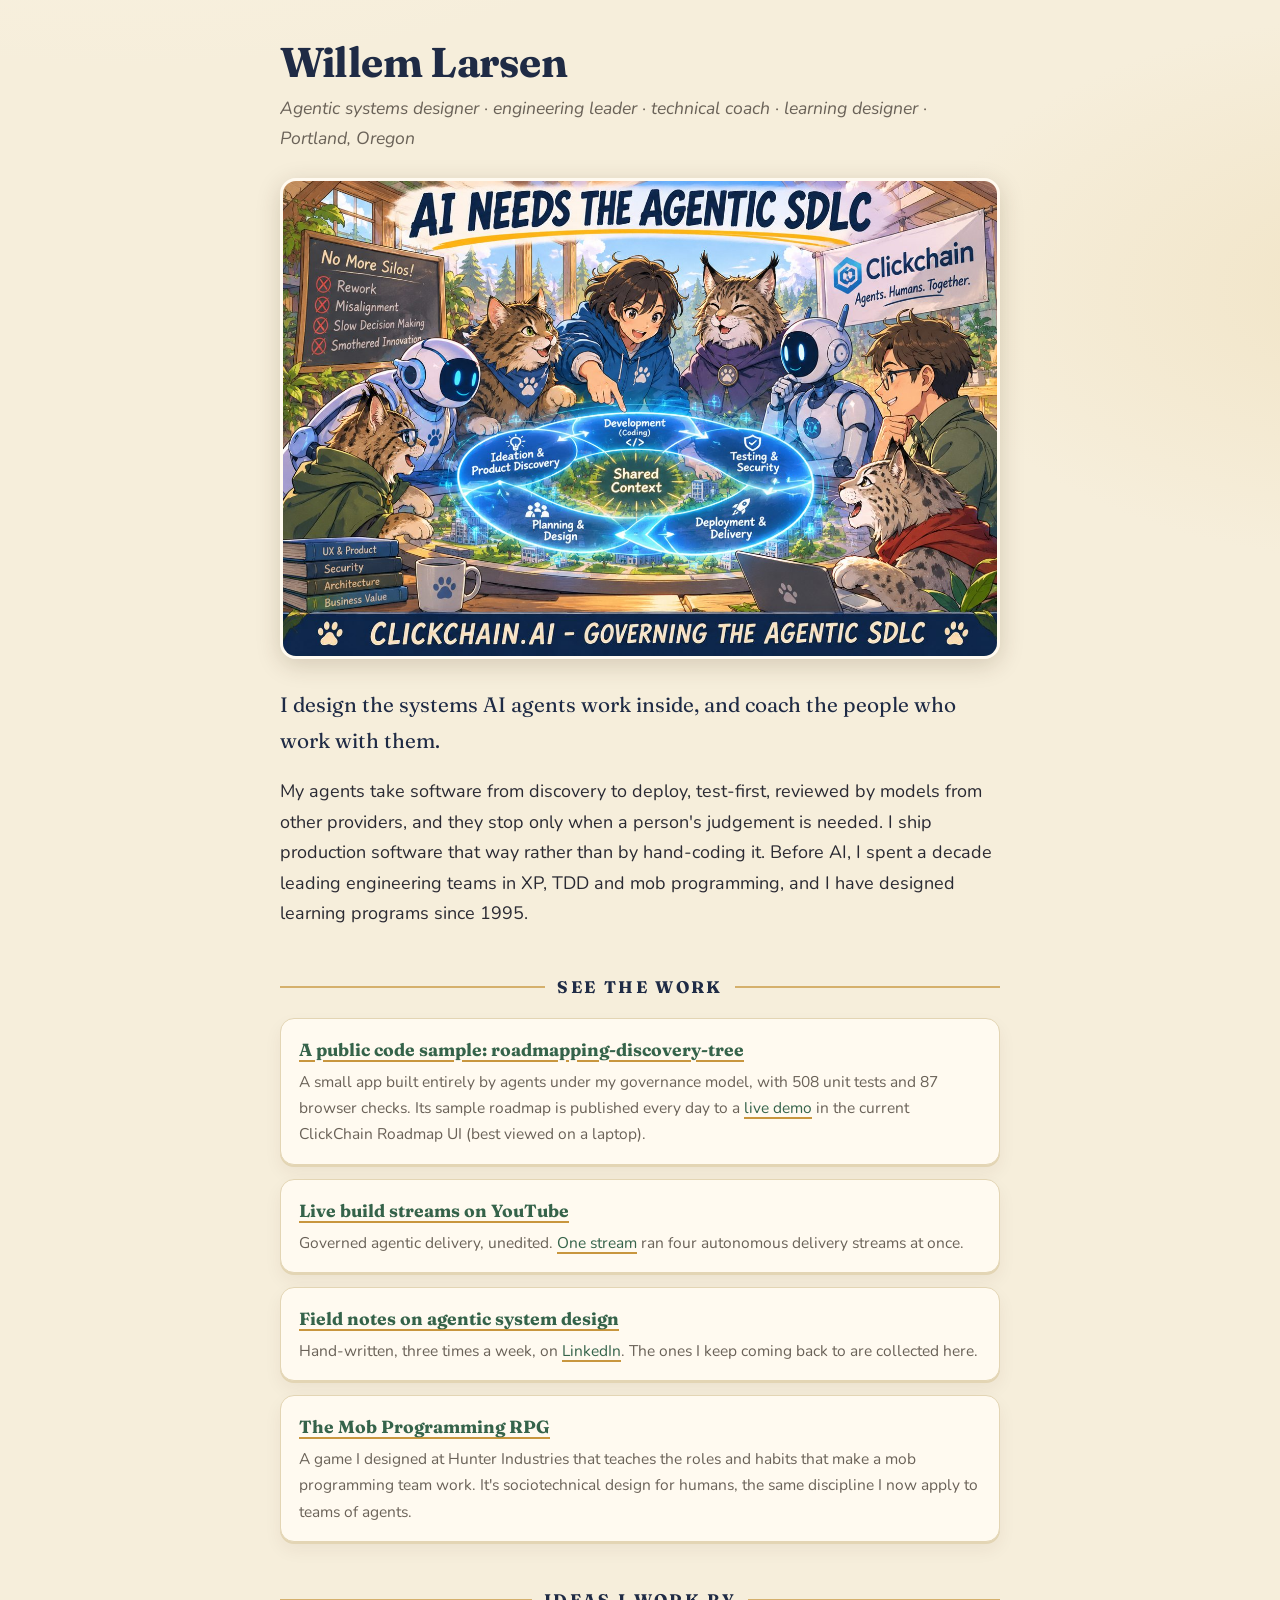
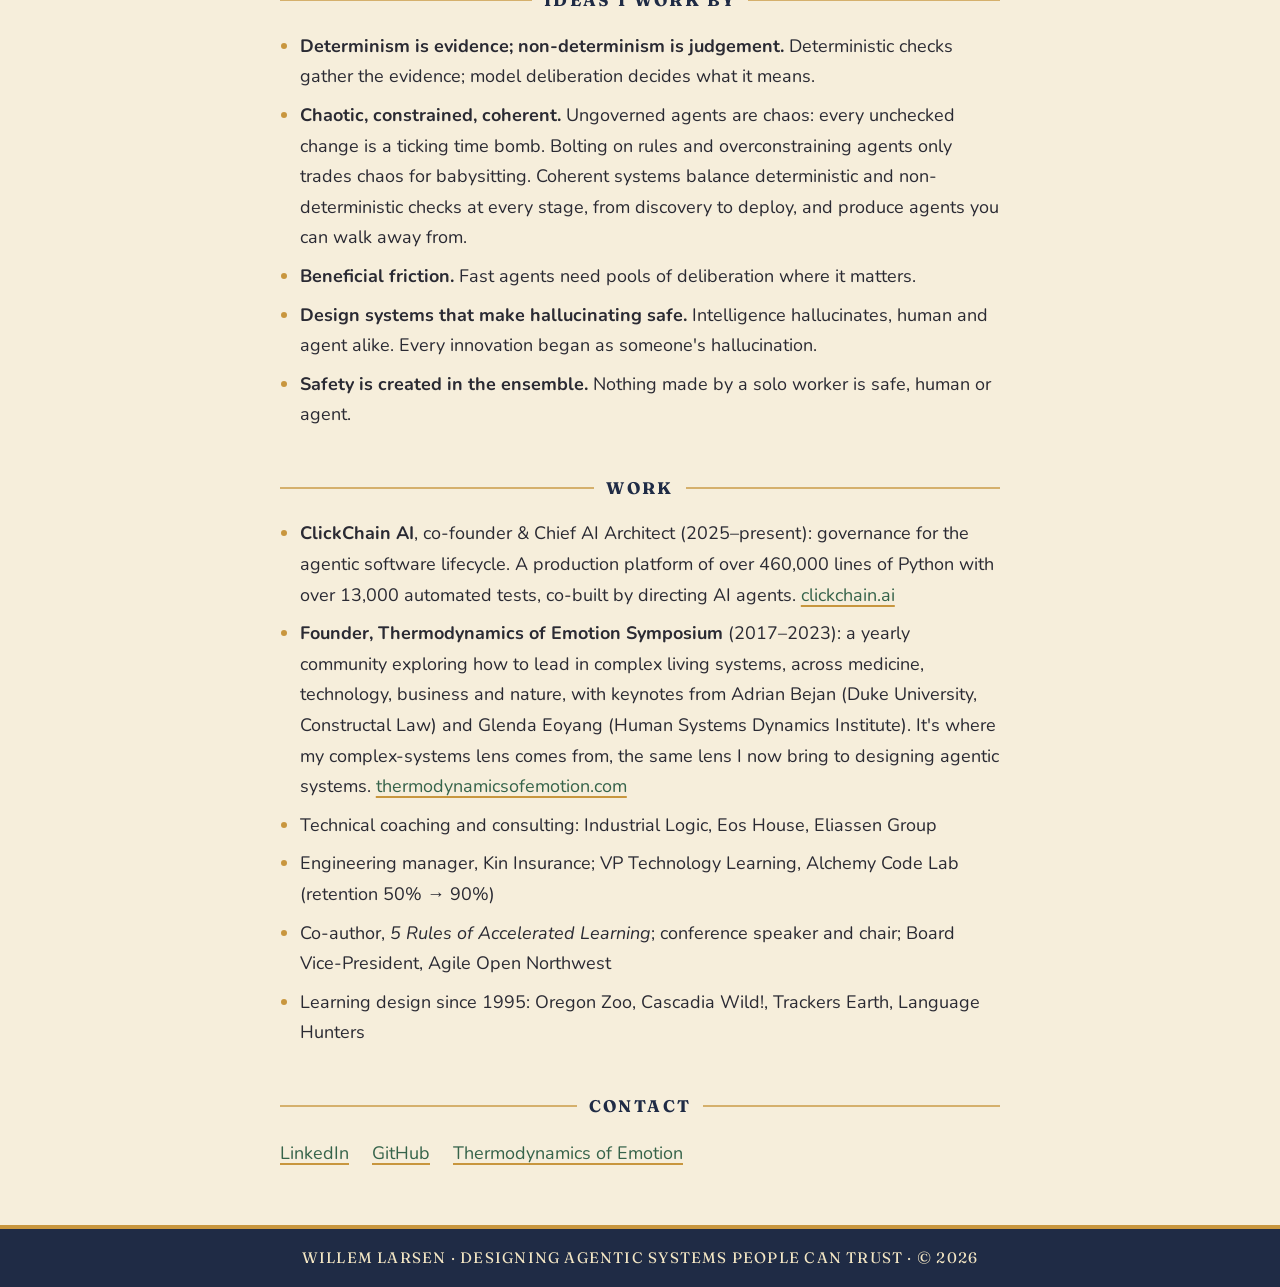
==== commit 18ef0919: "Point readers to a laptop for the live demo Co-Authored-By: Claude Opus 5.5 <noreply@anthropic.com>" ====
--- a/index.html
+++ b/index.html
@@ -25,7 +25,7 @@
   <h2>See the work</h2>
   <ul class="cards">
     <li><strong><a href="https://github.com/willemlarsen/roadmapping-discovery-tree">A public code sample: roadmapping-discovery-tree</a></strong>
-      <span>A small app built entirely by agents under my governance model, with 508 unit tests and 87 browser checks. Its sample roadmap is published every day to a <a href="https://clickchain.ai/share/5hXr_CUIuDq8DjYQFQJf1Z4radCu_n49r5jwnyHWX0A">live demo</a> in the current ClickChain Roadmap UI.</span></li>
+      <span>A small app built entirely by agents under my governance model, with 508 unit tests and 87 browser checks. Its sample roadmap is published every day to a <a href="https://clickchain.ai/share/5hXr_CUIuDq8DjYQFQJf1Z4radCu_n49r5jwnyHWX0A">live demo</a> in the current ClickChain Roadmap UI (best viewed on a laptop).</span></li>
     <li><strong><a href="https://www.youtube.com/@clickchain-us">Live build streams on YouTube</a></strong>
       <span>Governed agentic delivery, unedited. <a href="https://youtube.com/live/9qAgYADnxU0">One stream</a> ran four autonomous delivery streams at once.</span></li>
     <li><strong><a href="notes/">Field notes on agentic system design</a></strong>
